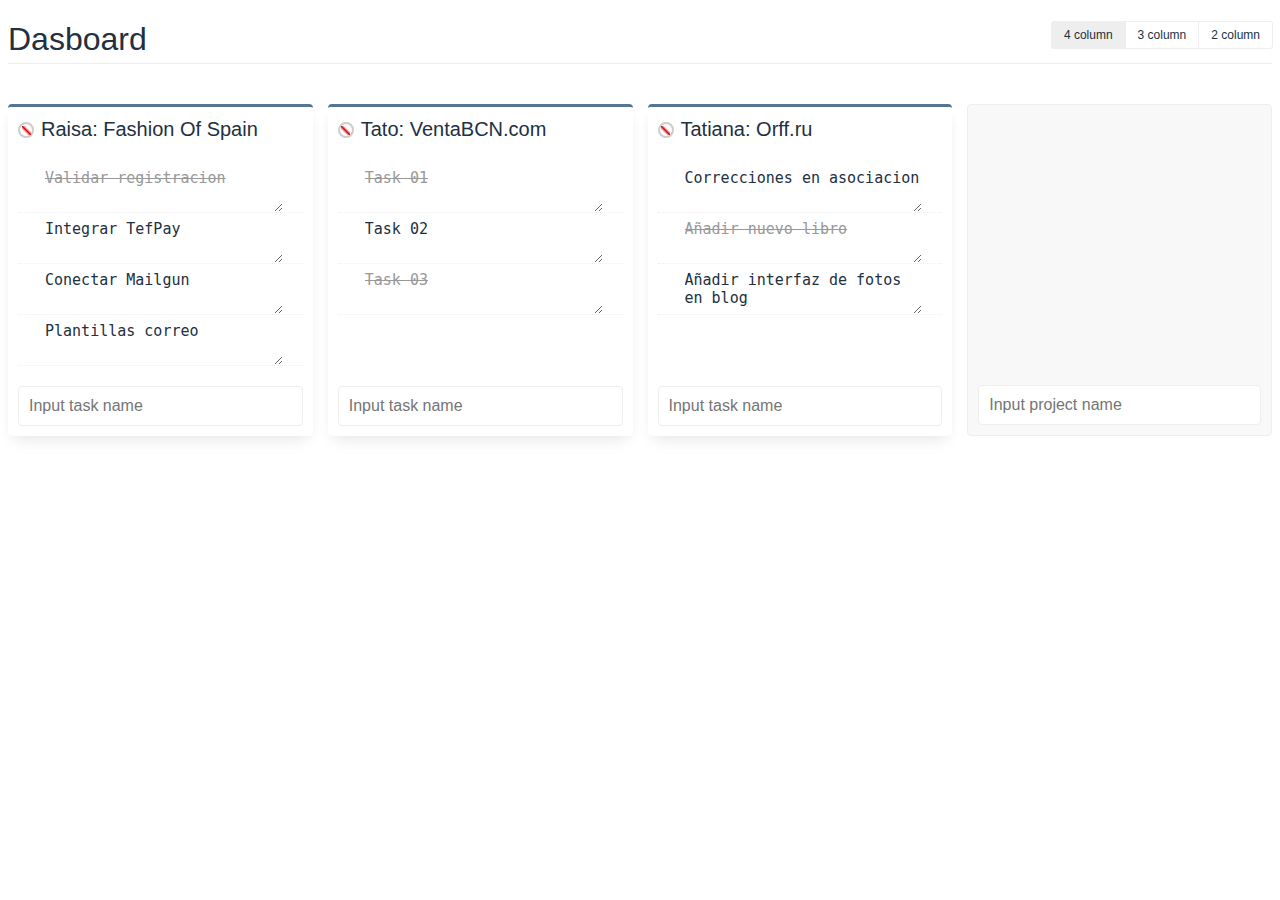
==== app.html @ bc024377 "Add files via upload" ====
<!DOCTYPE html>
<html lang="en">
<head>
    <meta charset="UTF-8">
    <meta name="viewport" content="width=device-width, initial-scale=1.0">
    <title>Dashboard</title>
    <link rel="stylesheet" href="css/vuetify.css">
    <script src="js/vue.js"></script>
    <script src="js/vuetify.js"></script>
    <script src="js/sortable.js"></script>
    <script src="js/draggable.js"></script>
    <link rel="stylesheet" href="css/app.css">
</head>
<body>
    <main class="wrap" id="dash">

        <h1>
            <span>Dasboard</span>   

            <div class="radio_group">
	
                <input type="radio" class="radio_button" name="columns" value="col_4" id="col_4" v-model="gridColumns" />
                  <label for="col_4">4 column</label>
                  
                <input type="radio" class="radio_button" name="columns" value="col_3" id="col_3" v-model="gridColumns" />
                  <label for="col_3">3 column</label>
                  
                <input type="radio" class="radio_button" name="columns" value="col_2" id="col_2" v-model="gridColumns" />
                  <label for="col_2">2 column</label>
                
            </div>
        </h1>
       
        <draggable v-model="cards" class="row" :class="gridColumns">
       
            <article v-for="card in cards" class="card" v-bind:style="{ borderColor: card.color}">
                
                <header class="title">
                    <v-swatches
                        v-model="card.color"
                        :colors="colors"
                        row-length="6"
                        shapes="circles"
                    >
                    </v-swatches>
                    <input
                        type="text"
                        v-model="card.title" 
                    >
                    <button class="destroy" @click="removeCard(cards, card)"></button>
                </header>
                <ul>
                    <draggable v-model="card.tasks">
             
                    <li v-for="task in card.tasks" :class="task.status">
                        <input
                            type="checkbox"
                            v-model="task.status"
                            true-value="completed"
                            false-value="open"
                        >
                        <!-- <input
                            type="text"
                            v-model="task.title"
                            class="task"
                        > -->
                        <textarea
                            v-model="task.title"
                            class="task"
                        ></textarea>
                        <button class="destroy" @click="removeTask(card, task)"></button>
                    </li>
                    </draggable>
                </ul>
                <footer class="add_form">
                    <input type="text" 
                        @keyup.enter="addTask(card, event)"
                        placeholder="Input task name"
                    >
                </footer>  
            </article>
            
            <article class="add_new card">
                <footer class="add_form">
                    <input type="text" 
                        v-model="newCardTitle"
                        @keyup.enter="addCard"
                        placeholder="Input project name"
                    >
                </footer>
            </article>
               
        </section><!--.row / #dash-->

        <!-- <pre>{{ cards }}</pre> -->

    </main><!--.wrap-->
    <script src="js/app.js"></script>
    
</body>
</html>
---- css/vuetify.css ----
fieldset[disabled] .vue-swatches{pointer-events:none}.vue-swatches{position:relative;outline:none}.vue-swatches__trigger{display:inline-block;cursor:pointer}.vue-swatches__trigger.vue-swatches--is-empty{border:2px solid #ccc}.vue-swatches__trigger.vue-swatches--is-disabled{cursor:not-allowed}.vue-swatches__container{box-sizing:content-box;padding:5px}.vue-swatches__container:not(.vue-swatches--inline){position:absolute;display:block;overflow:auto;z-index:50}.vue-swatches__wrapper{background-color:inherit}.vue-swatches__row{font-size:0}.vue-swatches__fallback__wrapper{display:table}.vue-swatches__fallback__input--wrapper{display:table-cell;padding-right:10px;width:100%;font-size:14px}.vue-swatches__fallback__input{width:100%;padding-top:6px;padding-bottom:6px;border-radius:5px;border:1px solid #dcdcdc;color:#35495e;background:#fff}.vue-swatches__fallback__button{display:table-cell;padding:6px 15px;border:0;cursor:pointer;font-weight:700;color:#fff;background-color:#3571c8;border-radius:5px}.vue-swatches-show-hide-enter-active,.vue-swatches-show-hide-leave-active{transition:all .3s ease}.vue-swatches-show-hide-enter,.vue-swatches-show-hide-leave-active{opacity:0}.vue-swatches--has-children-centered{display:-ms-flexbox;display:flex;-ms-flex-align:center;align-items:center;-ms-flex-pack:center;justify-content:center}.vue-swatches__diagonal--wrapper{width:100%;height:100%}.vue-swatches__diagonal{width:75%;height:75%;background:linear-gradient(to top right,transparent 0,transparent calc(50% - 2.4px),#de080a 50%,transparent calc(50% + 2.4px),transparent)}.vue-swatches__swatch{position:relative;font-size:0}.vue-swatches__swatch:focus,.vue-swatches__swatch:hover{opacity:.9;box-shadow:inset 0 0 2px rgba(0,0,0,.75);outline:none}.vue-swatches__swatch .vue-swatches__diagonal--wrapper{position:absolute}.vue-swatches__check__wrapper{position:absolute;width:100%;height:100%}.vue-swatches__check__circle{width:21px;height:21px;border-radius:50%;background-color:rgba(0,0,0,.15)}.vue-swatches__check__path{fill:#fff}

.vue-swatches__trigger {
    width: 12px!important;
    height: 12px!important;
    border-radius: 50%!important;
}
.vue-swatches__container {
    box-shadow: 0 10px 20px -5px rgba(50,50,93,.04), 0 6px 14px -6px rgba(0,0,0,.1);
    margin-left: -10px;
}
.vue-swatches__container .check {
    width: 7px;
    height: 7px;
}
.vue-swatches__container .vue-swatches__check__circle {
    background-color: rgba(0,0,0,.0);
}
.vue-swatches__container .vue-swatches__swatch {
    width: 20px!important;
    height: 20px!important;
}
.vue-swatches {
    display: inline-block;
    margin-right: 5px;
}
---- css/app.css ----
body {
    font-family: -apple-system,BlinkMacSystemFont,"Segoe UI",Roboto,"Helvetica Neue",Arial,"Noto Sans",sans-serif,"Apple Color Emoji","Segoe UI Emoji","Segoe UI Symbol","Noto Color Emoji";
    font-synthesis: none;;
    font-feature-settings: 'kern';
    -webkit-font-smoothing: antialiased;
    font-size: 16px;
    color: hsl(212, 29%, 19%);
}
* {
    transition: 0.4s;
}
.wrap {
    max-width: 1290px;
    margin-left: auto;
    margin-right: auto;
}
h1 {
    font-weight: 300;
    text-align: center;
    border-bottom: 1px solid #eee;
    padding-bottom: 5px;
    margin-bottom: 40px;
    display: flex;
    flex-direction: row;
    justify-content: space-between;
}

.radio_group {
    clear: both;
    display: inline-block;
}
  
.radio_button {
    position: absolute;
    left: -9999em;
    top: -9999em;
}
.radio_button + label {
    float: left;
    padding: .5em 1em;
    cursor: pointer;
    border: 1px solid #eee;
    margin-right: -1px;
    color: inherit;
    font-size: 12px;
    background-color: transparent;
}
.radio_button + label:first-of-type {
    border-radius: 3px 0 0 3px;
}
.radio_button + label:last-of-type {
    border-radius: 0 3px 3px 0;
}
.radio_button:checked + label {
    background-color: #eee;
}
  
.row {
    display: grid;
    grid-gap: 15px;
    margin: 30px auto;
}

.col_4 {
    grid-template-columns: 1fr 1fr 1fr 1fr;
}
.col_3 {
    grid-template-columns: 1fr 1fr 1fr;
}
.col_2 {
    grid-template-columns: 1fr 1fr;
}

.card {
    overflow: hidden;
    position: relative;
    display: flex;
    flex-direction: column;
    justify-content: flex-start;
    border-radius: 4px;
    border-top: 3px solid hsl(211, 24%, 46%);
    padding: 10px;
    min-height: 220px;
    box-shadow: 0 10px 20px -5px rgba(50,50,93,.04), 0 6px 14px -6px rgba(0,0,0,.1);
}

.card .title {
    display: flex;
    flex-direction: row;
    margin-bottom: 20px;
    align-items: center;
}

.card .title input {
    display: block;
    width: 100%;
    border: none;
    font-weight: 300;
    font-size: 20px;
    color: inherit;
    flex:1;
}
.card .title input:focus {
    outline: none;
}

.card ul {
    margin: 0;
    padding: 0;
}
.card ul li {
    display: flex;
    flex-direction: row;
    align-items: center;
    list-style: none;
    margin: 0;
    border-bottom: 1px dotted #eee;
}
.card ul li [type='checkbox'] {
    margin-right: 10px;
    opacity: 0;
}
.card ul li {
    background: url('../img/check.svg?v2') no-repeat center left;
    background-size: 14px;
}
.card li.completed {
    background-image: url('../img/checked.svg');
}
.card ul li .task {
    display: block;
    border: none;
    font-size: 15px;
    padding: 7px 0;
    flex: 1;
    color: inherit;
}
.card ul li .task:focus {
    outline: none;
}
.card li.completed {
    color: #999;
    text-decoration: line-through;
}
.card .destroy {
    border: none;
    width: 20px;
    height: 20px;
    background: url('../img/cancel.svg') no-repeat center;
    background-size: 10px;
    float: right;
}
.card .destroy:focus {
    outline: none;
}
.card .add_form {
    display: flex;
    margin-top: auto;
    padding-top: 20px;
    width: 100%;
    height: 40px;
}
.card .add_form input {
    display: block;
    width: 100%;
    font-size: 16px;
    padding: 7px 10px;
    border: 1px solid #eee;
    border-radius: 4px;
    background: url('../img/enter.svg') no-repeat right center;
    background-size: 10px;
    background-origin: content-box;
    color: inherit;
}
.card .add_form input:focus {
    outline: none;
    border-color: #22cf97;
}
.add_new {
    box-shadow: none;
    border: 1px solid #eee;
    background: #f8f8f8 url('../img/add.svg') no-repeat center;
    background-size: 40px;
}
.add_new:hover {
    border-color: hsl(211, 46%, 59%);
}
.add_new input {
    background-color: #fff!important;
}
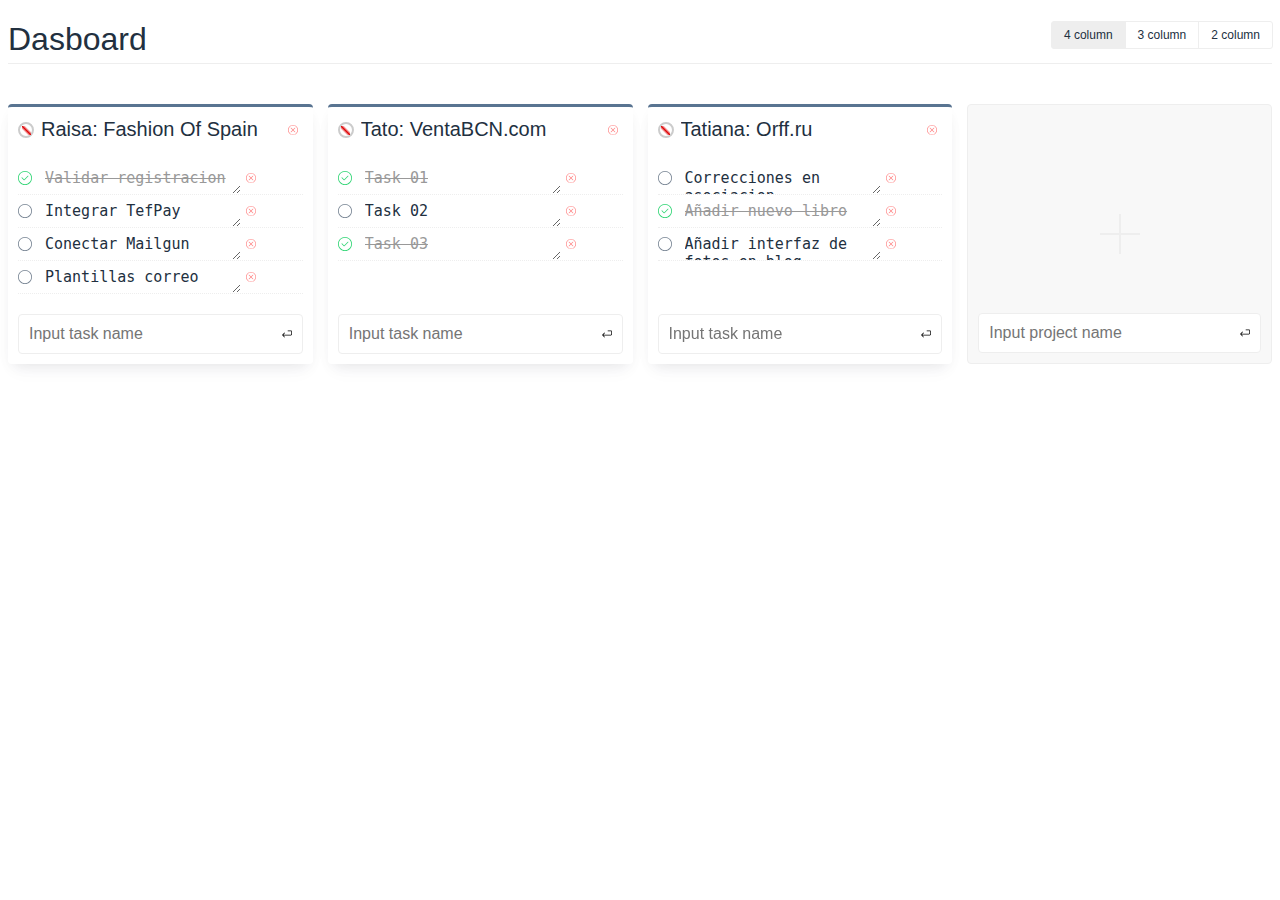
==== commit 3327bf69: "Add files via upload" ====
--- a/app.html
+++ b/app.html
@@ -9,6 +9,7 @@
     <script src="js/vuetify.js"></script>
     <script src="js/sortable.js"></script>
     <script src="js/draggable.js"></script>
+    <script src="js/textarea_expander.js"></script>
     <link rel="stylesheet" href="css/app.css">
 </head>
 <body>
@@ -59,15 +60,13 @@
                             true-value="completed"
                             false-value="open"
                         >
-                        <!-- <input
-                            type="text"
-                            v-model="task.title"
-                            class="task"
-                        > -->
+                        <resizable-textarea>
                         <textarea
                             v-model="task.title"
                             class="task"
+                            rows="1"
                         ></textarea>
+                        </resizable-textarea>
                         <button class="destroy" @click="removeTask(card, task)"></button>
                     </li>
                     </draggable>
